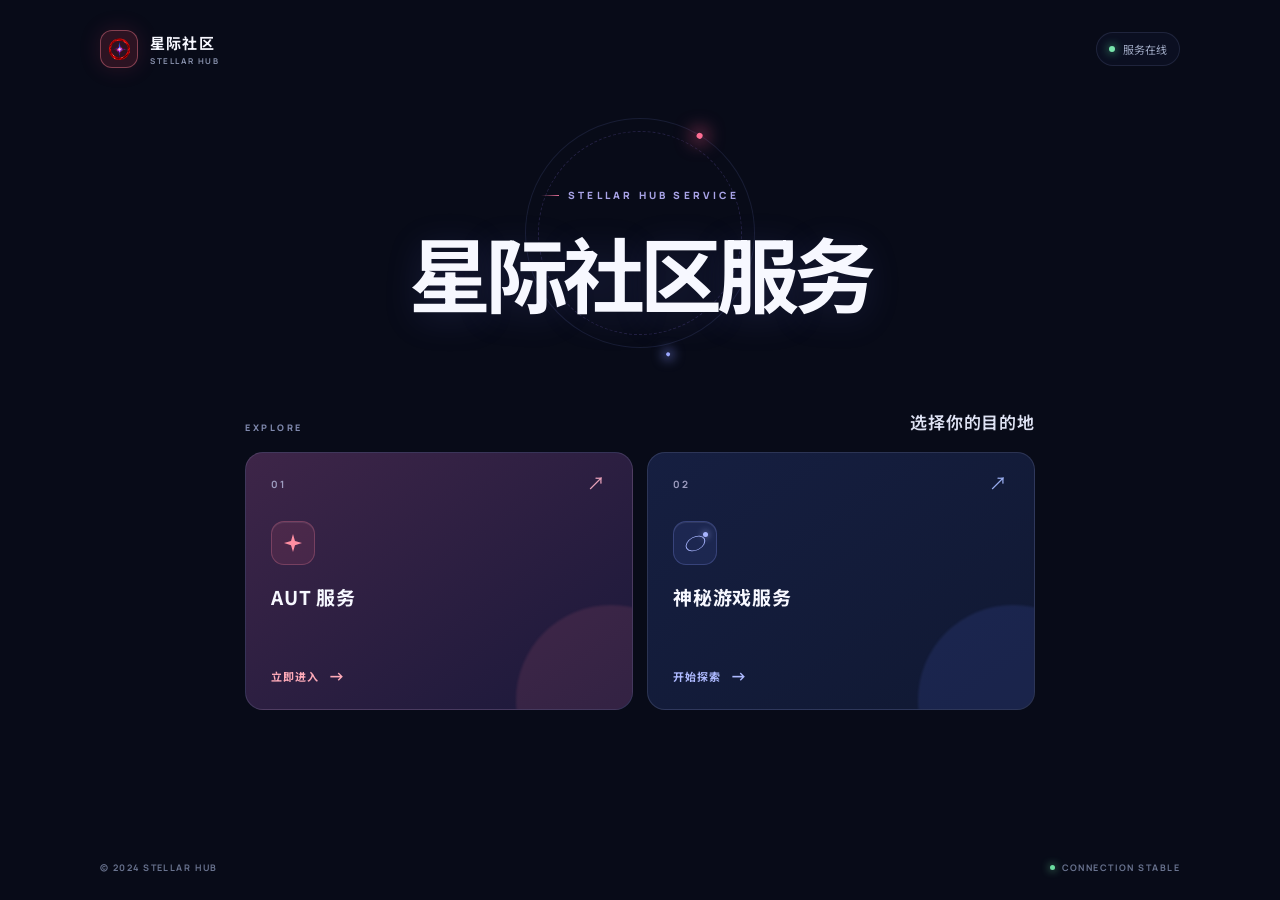
==== index.html @ d7da6854 "Add files via upload" ====
<!doctype html>
<html lang="zh-CN">
  <head>
    <meta charset="UTF-8" />
    <meta name="viewport" content="width=device-width, initial-scale=1.0" />
    <meta name="theme-color" content="#090d1c" />
    <title>星际社区</title>
    <link rel="icon" href="stellaricon.png" type="image/png" />
    <link rel="preconnect" href="https://fonts.googleapis.com" />
    <link rel="preconnect" href="https://fonts.gstatic.com" crossorigin />
    <link href="https://fonts.googleapis.com/css2?family=Manrope:wght@400;500;600;700;800&family=Noto+Sans+SC:wght@400;500;600;700;800&display=swap" rel="stylesheet" />
    <link rel="stylesheet" href="styles.css" />
  </head>
  <body>
    <div class="space-bg" aria-hidden="true">
      <div class="nebula nebula-one"></div>
      <div class="nebula nebula-two"></div>
      <div class="star-field star-field-back"></div>
      <div class="star-field star-field-front"></div>
      <div class="orbit orbit-one"></div>
      <div class="orbit orbit-two"></div>
      <div class="glow glow-one"></div>
      <div class="glow glow-two"></div>
    </div>

    <div class="page-shell">
      <header class="site-header">
        <a class="brand" href="#top" aria-label="返回首页">
          <span class="brand-mark"><img src="stellaricon.png" alt="" /></span>
          <span class="brand-copy">
            <strong>星际社区</strong>
            <span>STELLAR HUB</span>
          </span>
        </a>
        <div class="status-pill"><span class="status-dot"></span>服务在线</div>
      </header>

      <main id="top">
        <section class="hero" aria-labelledby="page-title">
          <div class="hero-orbit" aria-hidden="true"><span></span></div>
          <p class="eyebrow"><span></span>STELLAR HUB SERVICE</p>
          <h1 id="page-title">星际社区服务</h1>
        </section>

        <section class="services" aria-labelledby="services-title">
          <div class="section-heading">
            <p class="section-label">EXPLORE</p>
            <h2 id="services-title">选择你的目的地</h2>
          </div>

          <div class="service-grid">
            <button class="service-card service-card-primary" id="autButton" type="button">
              <span class="card-topline"><span>01</span><span class="arrow">↗</span></span>
              <span class="card-icon icon-spark" aria-hidden="true"></span>
              <span class="card-title">AUT 服务</span>
              <span class="card-link">立即进入 <span>→</span></span>
            </button>

            <button class="service-card service-card-secondary" id="gameButton" type="button">
              <span class="card-topline"><span>02</span><span class="arrow">↗</span></span>
              <span class="card-icon icon-orbit" aria-hidden="true"></span>
              <span class="card-title">神秘游戏服务</span>
              <span class="card-link">开始探索 <span>→</span></span>
            </button>
          </div>
        </section>
      </main>

      <footer class="site-footer">
        <span>© 2024 STELLAR HUB</span>
        <span class="footer-signal"><i></i> CONNECTION STABLE</span>
      </footer>
    </div>

    <div class="toast" id="toast" role="status" aria-live="polite"></div>
    <script src="app.js"></script>
  </body>
</html>
---- styles.css ----
:root {
  --ink: #f7f8ff;
  --muted: #98a1bc;
  --muted-bright: #c7cce0;
  --line: rgba(178, 190, 237, .16);
  --pink: #ff637e;
  --violet: #8d82ff;
  --panel: rgba(18, 23, 47, .64);
}

* { box-sizing: border-box; }

html { min-width: 320px; background: #080b18; scroll-behavior: smooth; }

body {
  min-width: 320px;
  min-height: 100vh;
  margin: 0;
  overflow-x: hidden;
  color: var(--ink);
  background: #080b18;
  font-family: "Manrope", "Noto Sans SC", sans-serif;
  -webkit-font-smoothing: antialiased;
}

button, a { -webkit-tap-highlight-color: transparent; }
button { font: inherit; }

.space-bg,
.space-bg::before,
.space-bg::after {
  position: fixed;
  inset: 0;
  pointer-events: none;
}

.space-bg {
  z-index: -2;
  overflow: hidden;
  background:
    radial-gradient(ellipse at 51% 19%, rgba(48, 55, 111, .78) 0%, rgba(22, 28, 67, .58) 28%, transparent 58%),
    radial-gradient(ellipse at 0% 100%, rgba(40, 63, 143, .3), transparent 46%),
    #080b18;
}

.space-bg::before {
  content: "";
  opacity: .52;
  background: linear-gradient(112deg, transparent 16%, rgba(149, 92, 245, .09) 37%, rgba(40, 150, 230, .12) 51%, transparent 70%);
  transform: rotate(-12deg) scale(1.35);
}

.space-bg::after {
  content: "";
  opacity: .72;
  background: radial-gradient(ellipse at 84% 6%, rgba(255, 71, 127, .19), transparent 30%), radial-gradient(ellipse at 20% 76%, rgba(60, 81, 213, .17), transparent 34%);
}

.nebula { position: absolute; width: 48vw; height: 32vw; border-radius: 50%; filter: blur(82px); opacity: .15; }
.nebula-one { top: -10vw; right: -12vw; background: #ec4c94; }
.nebula-two { bottom: -16vw; left: -17vw; background: #306ee8; }

.star-field {
  position: absolute;
  inset: 0;
  background-image: radial-gradient(circle, rgba(255,255,255,.9) 0 1px, transparent 1.5px), radial-gradient(circle, rgba(144,190,255,.7) 0 1px, transparent 1.5px);
  background-size: 89px 83px, 137px 141px;
  background-position: 13px 21px, 67px 11px;
}
.star-field-back { opacity: .2; transform: scale(1.17); }
.star-field-front { opacity: .09; background-size: 211px 197px, 173px 181px; }

.orbit { position: absolute; border: 1px solid rgba(137, 153, 255, .1); border-radius: 50%; transform: rotate(-23deg); }
.orbit-one { width: 840px; height: 228px; left: 47%; top: 15%; }
.orbit-two { width: 940px; height: 270px; right: 18%; bottom: 1%; transform: rotate(26deg); }
.glow { position: absolute; width: 2px; height: 2px; border-radius: 50%; background: #fff; box-shadow: 0 0 16px 5px rgba(156, 166, 255, .45); }
.glow-one { top: 28%; left: 14%; }
.glow-two { right: 13%; bottom: 27%; box-shadow: 0 0 14px 4px rgba(255, 131, 173, .42); }

.page-shell { width: min(1080px, calc(100% - 72px)); min-height: 100vh; margin: 0 auto; display: flex; flex-direction: column; }

.site-header { display: flex; align-items: center; justify-content: space-between; padding: 30px 0; }
.brand { display: inline-flex; align-items: center; gap: 12px; color: var(--ink); text-decoration: none; }
.brand-mark { display: grid; width: 38px; height: 38px; place-items: center; border: 1px solid rgba(255, 126, 146, .42); border-radius: 12px; background: rgba(235, 65, 91, .16); box-shadow: 0 0 22px rgba(224, 61, 104, .16); }
.brand-mark img { width: 25px; height: 25px; }
.brand-copy { display: grid; gap: 2px; }
.brand-copy strong { font-family: "Noto Sans SC", sans-serif; font-size: 15px; font-weight: 700; letter-spacing: .08em; }
.brand-copy span { color: #8992ad; font-size: 8px; font-weight: 700; letter-spacing: .2em; }
.status-pill { display: flex; align-items: center; gap: 8px; padding: 8px 12px; border: 1px solid rgba(148, 165, 227, .14); border-radius: 999px; color: #9ea8c2; background: rgba(18, 24, 48, .4); font-family: "Noto Sans SC", sans-serif; font-size: 11px; }
.status-dot { width: 6px; height: 6px; border-radius: 50%; background: #79e6ac; box-shadow: 0 0 10px #5ae49e; }

main { flex: 1; }
.hero { position: relative; padding: clamp(60px, 10vh, 112px) 0 clamp(64px, 10vh, 100px); text-align: center; }
.hero-orbit { position: absolute; top: 20px; left: 50%; width: 230px; height: 230px; border: 1px solid rgba(137, 155, 255, .12); border-radius: 50%; transform: translateX(-50%) rotate(30deg); }
.hero-orbit::before, .hero-orbit::after { content: ""; position: absolute; border-radius: 50%; }
.hero-orbit::before { inset: 12px; border: 1px dashed rgba(157, 129, 255, .18); }
.hero-orbit::after { top: -3px; left: 50%; width: 6px; height: 6px; background: #ff6e94; box-shadow: 0 0 18px 4px rgba(255, 89, 135, .7); }
.hero-orbit span { position: absolute; right: 27px; bottom: 21px; width: 4px; height: 4px; border-radius: 50%; background: #9ba8ff; box-shadow: 0 0 12px 3px rgba(135, 149, 255, .65); }
.eyebrow, .section-label { position: relative; display: flex; align-items: center; justify-content: center; gap: 9px; margin: 0 0 22px; color: #a9a4e7; font-size: 10px; font-weight: 800; letter-spacing: .32em; }
.eyebrow span { width: 18px; height: 1px; background: linear-gradient(90deg, transparent, #e46e97); }
h1 { position: relative; margin: 0; font-family: "Noto Sans SC", sans-serif; font-size: clamp(43px, 7vw, 82px); font-weight: 700; line-height: 1.16; letter-spacing: -.06em; text-shadow: 0 6px 35px rgba(106, 113, 217, .18); }
h1 em { color: transparent; font-style: normal; background: linear-gradient(105deg, #ff879e 6%, #ff6e91 38%, #c08aff 95%); -webkit-background-clip: text; background-clip: text; }
.hero-intro { position: relative; margin: 26px 0 0; color: var(--muted); font-family: "Noto Sans SC", sans-serif; font-size: 14px; line-height: 2; }
.mobile-break { display: none; }

.services { width: min(790px, 100%); margin: 0 auto; }
.section-heading { display: flex; align-items: end; justify-content: space-between; margin-bottom: 18px; }
.section-label { justify-content: flex-start; margin: 0; color: #7f89ad; font-size: 9px; letter-spacing: .28em; }
.section-heading h2 { margin: 0; color: #dfe3f4; font-family: "Noto Sans SC", sans-serif; font-size: 17px; font-weight: 600; letter-spacing: .05em; }
.service-grid { display: grid; grid-template-columns: repeat(2, 1fr); gap: 14px; }
.service-card { position: relative; display: flex; min-height: 258px; overflow: hidden; padding: 24px 25px 22px; border: 1px solid var(--line); border-radius: 18px; color: var(--ink); text-align: left; cursor: pointer; flex-direction: column; align-items: flex-start; transition: border-color .3s ease, transform .3s ease, box-shadow .3s ease; }
.service-card::before { content: ""; position: absolute; width: 190px; height: 190px; right: -74px; bottom: -86px; border-radius: 50%; background: rgba(255, 117, 142, .11); filter: blur(1px); }
.service-card:hover { transform: translateY(-5px); border-color: rgba(255, 137, 161, .46); box-shadow: 0 20px 44px rgba(3, 5, 19, .32), 0 0 30px rgba(197, 86, 153, .08); }
.service-card:focus-visible { outline: 2px solid #ff8da8; outline-offset: 4px; }
.service-card-primary { background: linear-gradient(145deg, rgba(74, 43, 83, .82), rgba(31, 27, 66, .82)); }
.service-card-secondary { background: linear-gradient(145deg, rgba(26, 36, 76, .8), rgba(19, 28, 58, .8)); }
.service-card-secondary::before { background: rgba(101, 125, 255, .12); }
.card-topline { position: relative; display: flex; width: 100%; justify-content: space-between; color: #9d9cbf; font-size: 10px; font-weight: 700; letter-spacing: .18em; }
.arrow { color: #e9a2ba; font-size: 18px; font-weight: 400; line-height: .7; }
.service-card-secondary .arrow { color: #9aaef0; }
.card-icon { position: relative; display: grid; width: 44px; height: 44px; margin: 30px 0 18px; place-items: center; border: 1px solid rgba(255, 136, 157, .26); border-radius: 13px; color: #ff8ea2; background: rgba(255, 100, 130, .1); box-shadow: inset 0 1px 0 rgba(255,255,255,.08); }
.icon-spark::before { content: ""; width: 18px; height: 18px; background: currentColor; clip-path: polygon(50% 0%, 61% 38%, 100% 50%, 61% 62%, 50% 100%, 39% 62%, 0% 50%, 39% 38%); filter: drop-shadow(0 0 5px currentColor); }
.icon-orbit::before { content: ""; width: 19px; height: 19px; border: 1px solid currentColor; border-radius: 50%; transform: rotate(-28deg) scaleY(.66); }
.icon-orbit::after { content: ""; position: absolute; top: 10px; right: 8px; width: 5px; height: 5px; border-radius: 50%; background: currentColor; box-shadow: 0 0 7px currentColor; }
.service-card-secondary .card-icon { border-color: rgba(143, 161, 255, .24); color: #a9b6ff; background: rgba(111, 132, 255, .1); }
.card-title { position: relative; font-family: "Noto Sans SC", sans-serif; font-size: 19px; font-weight: 700; letter-spacing: .04em; }
.card-description { position: relative; max-width: 260px; margin-top: 8px; color: #aeb4ca; font-family: "Noto Sans SC", sans-serif; font-size: 12px; line-height: 1.8; }
.card-link { position: relative; display: flex; align-items: center; gap: 9px; margin-top: auto; color: #ffabb9; font-size: 11px; font-weight: 700; letter-spacing: .08em; }
.card-link span { font-size: 17px; transition: transform .2s ease; }
.service-card:hover .card-link span { transform: translateX(4px); }
.service-card-secondary .card-link { color: #aebaff; }

.site-footer { display: flex; justify-content: space-between; padding: 54px 0 26px; color: #69738f; font-size: 9px; font-weight: 700; letter-spacing: .16em; }
.footer-signal { display: flex; align-items: center; gap: 7px; }
.footer-signal i { width: 5px; height: 5px; border-radius: 50%; background: #6bdda0; box-shadow: 0 0 8px #6bdda0; }
.toast { position: fixed; z-index: 5; bottom: 28px; left: 50%; padding: 12px 18px; border: 1px solid rgba(255, 155, 175, .25); border-radius: 999px; color: #f8e9ee; background: rgba(28, 20, 47, .9); box-shadow: 0 12px 40px rgba(0, 0, 0, .3); font-family: "Noto Sans SC", sans-serif; font-size: 12px; opacity: 0; pointer-events: none; transform: translate(-50%, 10px); transition: opacity .25s ease, transform .25s ease; backdrop-filter: blur(14px); }
.toast.show { opacity: 1; transform: translate(-50%, 0); }

@media (max-width: 680px) {
  .page-shell { width: min(100% - 40px, 520px); }
  .site-header { padding: 20px 0; }
  .status-pill { padding: 7px 10px; font-size: 10px; }
  .hero { padding: 64px 0 58px; }
  .hero-orbit { top: 17px; width: 190px; height: 190px; }
  h1 { font-size: clamp(38px, 11vw, 58px); }
  .hero-intro { margin-top: 20px; font-size: 13px; }
  .mobile-break { display: block; }
  .service-grid { grid-template-columns: 1fr; }
  .service-card { min-height: 225px; }
  .card-icon { margin-top: 22px; }
  .site-footer { padding-top: 34px; font-size: 8px; letter-spacing: .1em; }
}

@media (max-width: 400px) {
  .page-shell { width: min(100% - 30px, 360px); }
  .brand-copy span { display: none; }
  .brand-mark { width: 34px; height: 34px; border-radius: 10px; }
  .brand-mark img { width: 22px; height: 22px; }
  .hero { padding-top: 54px; }
  .eyebrow { font-size: 8px; letter-spacing: .21em; }
  .section-heading h2 { font-size: 15px; }
  .site-footer { flex-direction: column; gap: 10px; }
}

@media (prefers-reduced-motion: reduce) {
  html { scroll-behavior: auto; }
  *, *::before, *::after { transition-duration: .01ms !important; animation-duration: .01ms !important; }
}
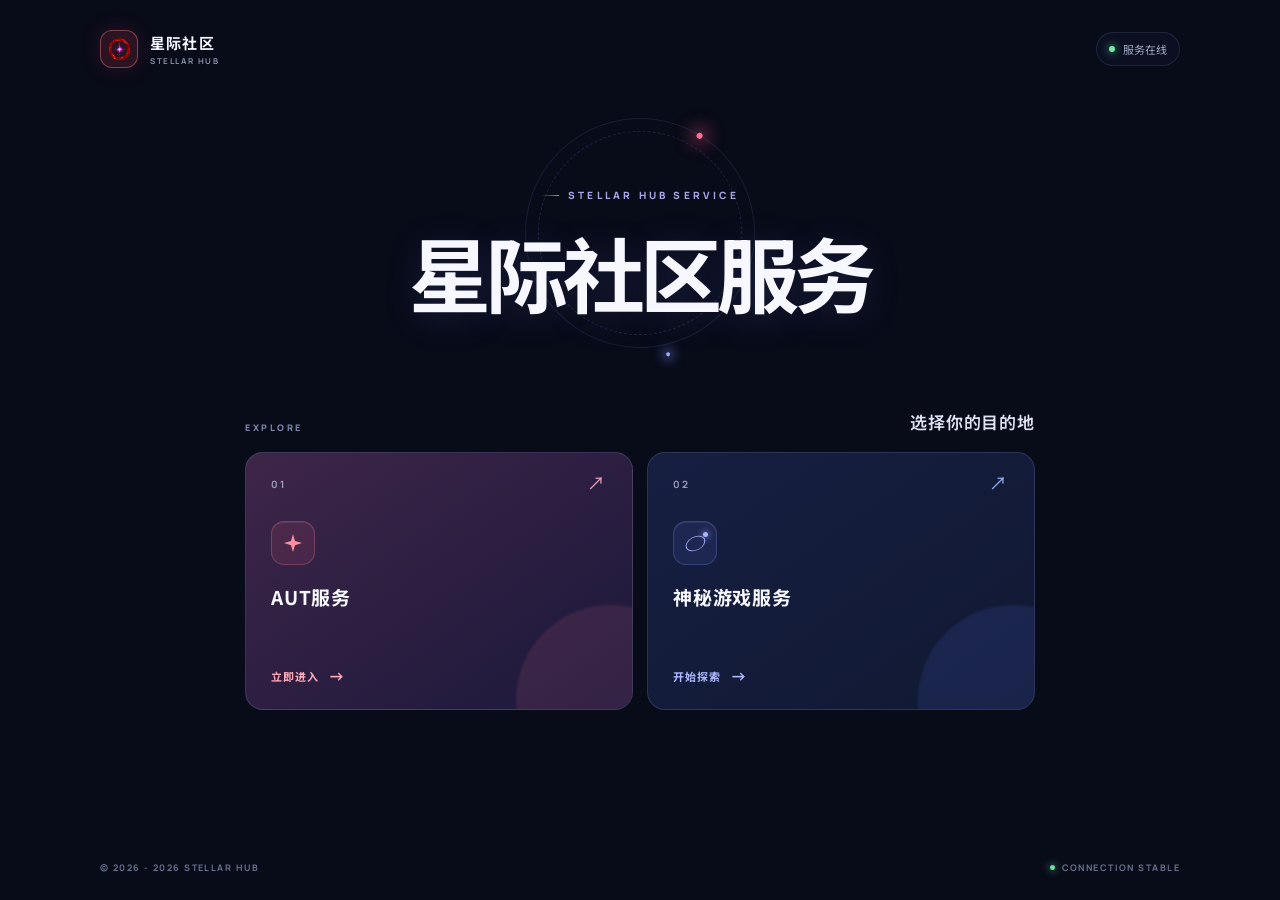
==== commit c16a04af: "Add files via upload" ====
--- a/index.html
+++ b/index.html
@@ -52,7 +52,7 @@
             <button class="service-card service-card-primary" id="autButton" type="button">
               <span class="card-topline"><span>01</span><span class="arrow">↗</span></span>
               <span class="card-icon icon-spark" aria-hidden="true"></span>
-              <span class="card-title">AUT 服务</span>
+              <span class="card-title">AUT服务</span>
               <span class="card-link">立即进入 <span>→</span></span>
             </button>
 
@@ -67,12 +67,23 @@
       </main>
 
       <footer class="site-footer">
-        <span>© 2024 STELLAR HUB</span>
+        <span>© 2026 - <span class="current-year">2026</span> STELLAR HUB</span>
         <span class="footer-signal"><i></i> CONNECTION STABLE</span>
       </footer>
     </div>
 
     <div class="toast" id="toast" role="status" aria-live="polite"></div>
+
+    <div class="game-confirm-backdrop" id="gameConfirm" hidden>
+      <section class="game-confirm" role="dialog" aria-modal="true" aria-labelledby="game-confirm-title">
+        <h2 id="game-confirm-title">🔞是否进入？🔞</h2>
+        <div class="game-confirm-actions">
+          <button class="game-confirm-yes" id="gameConfirmYes" type="button">是</button>
+          <button class="game-confirm-no" id="gameConfirmNo" type="button">否</button>
+        </div>
+      </section>
+    </div>
+
     <script src="app.js"></script>
   </body>
 </html>
--- a/styles.css
+++ b/styles.css
@@ -136,6 +136,73 @@
 .toast { position: fixed; z-index: 5; bottom: 28px; left: 50%; padding: 12px 18px; border: 1px solid rgba(255, 155, 175, .25); border-radius: 999px; color: #f8e9ee; background: rgba(28, 20, 47, .9); box-shadow: 0 12px 40px rgba(0, 0, 0, .3); font-family: "Noto Sans SC", sans-serif; font-size: 12px; opacity: 0; pointer-events: none; transform: translate(-50%, 10px); transition: opacity .25s ease, transform .25s ease; backdrop-filter: blur(14px); }
 .toast.show { opacity: 1; transform: translate(-50%, 0); }
 
+.game-confirm-backdrop {
+  position: fixed;
+  z-index: 15;
+  inset: 0;
+  display: grid;
+  place-items: center;
+  padding: 20px;
+  background: rgba(4, 6, 18, .78);
+  backdrop-filter: blur(8px);
+}
+
+.game-confirm-backdrop[hidden] { display: none; }
+
+.game-confirm {
+  width: min(360px, 100%);
+  padding: 32px 28px 26px;
+  border: 1px solid rgba(255, 157, 179, .32);
+  border-radius: 20px;
+  text-align: center;
+  background: linear-gradient(145deg, rgba(44, 28, 70, .98), rgba(18, 23, 53, .98));
+  box-shadow: 0 25px 70px rgba(0, 0, 0, .48), 0 0 35px rgba(221, 87, 142, .14);
+}
+
+.game-confirm h2 {
+  margin: 0;
+  color: #fff2f5;
+  font-family: "Noto Sans SC", sans-serif;
+  font-size: 22px;
+  font-weight: 700;
+}
+
+.game-confirm-actions {
+  display: flex;
+  justify-content: center;
+  gap: 12px;
+  margin-top: 26px;
+}
+
+.game-confirm-actions button {
+  min-width: 92px;
+  padding: 10px 20px;
+  border: 1px solid rgba(255, 157, 179, .32);
+  border-radius: 999px;
+  color: #fff;
+  font-family: "Noto Sans SC", sans-serif;
+  font-size: 13px;
+  font-weight: 700;
+  cursor: pointer;
+  transition: background .2s ease, border-color .2s ease, transform .2s ease;
+}
+
+.game-confirm-actions button:hover { transform: translateY(-2px); }
+
+.game-confirm-yes { background: linear-gradient(135deg, #a34f76, #70456f); }
+.game-confirm-no { background: rgba(255, 255, 255, .07); }
+
+.game-confirm-actions button:hover,
+.game-confirm-actions button:focus-visible {
+  border-color: rgba(255, 185, 201, .72);
+  outline: none;
+}
+
+.game-confirm-yes:hover,
+.game-confirm-yes:focus-visible { background: linear-gradient(135deg, #bc5c86, #85527f); }
+.game-confirm-no:hover,
+.game-confirm-no:focus-visible { background: rgba(255, 255, 255, .14); }
+
 @media (max-width: 680px) {
   .page-shell { width: min(100% - 40px, 520px); }
   .site-header { padding: 20px 0; }
